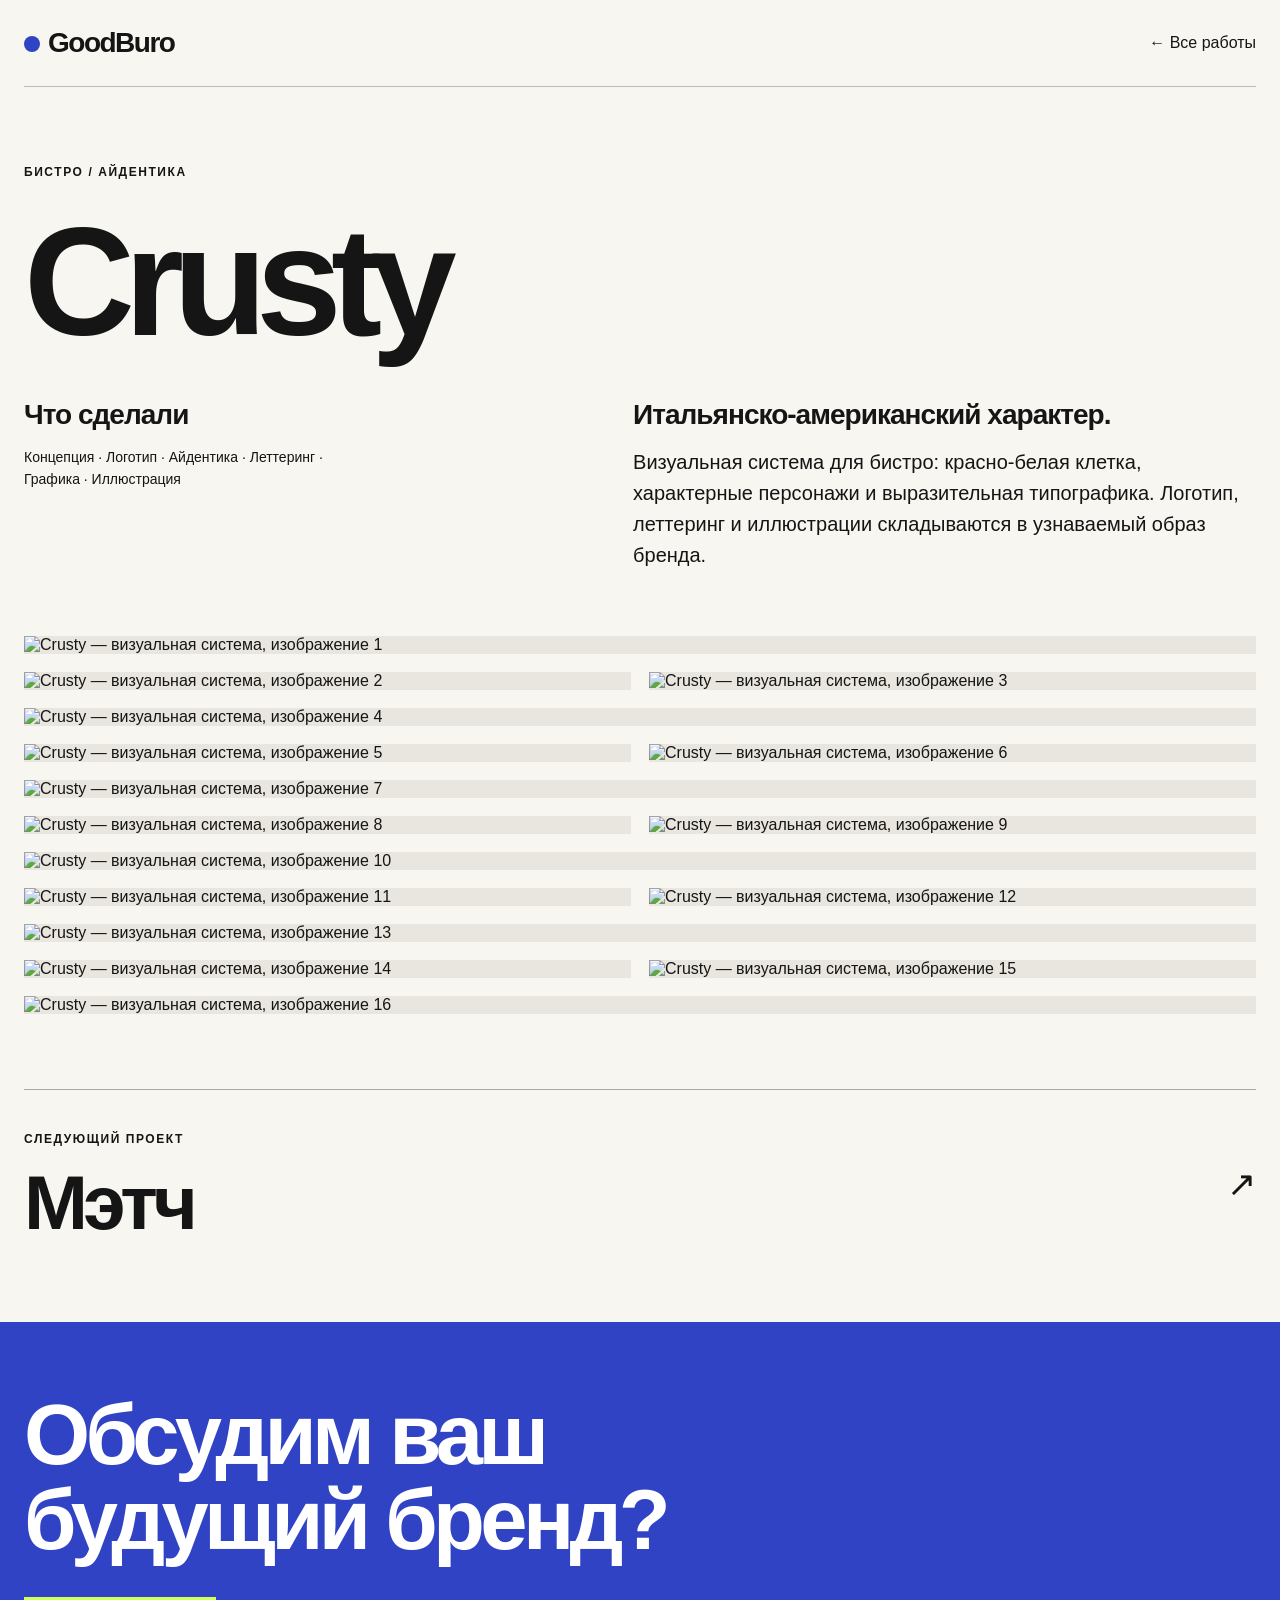
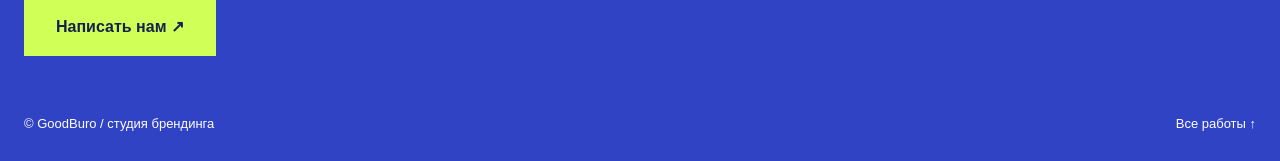
==== crusty.html @ 50492266 "Add crusty.html" ====
<!doctype html><html lang="ru"><head><meta charset="utf-8"><meta name="viewport" content="width=device-width,initial-scale=1"><title>Crusty — кейс GoodBuro</title><meta name="description" content="Визуальная система для бистро: красно-белая клетка, характерные персонажи и выразительная типографика. Логотип, леттеринг и иллюстрации складываются в узнаваемый образ бренда."><link rel="stylesheet" href="case.css"></head><body><header class="wrap"><a class="logo" href="index.html">GoodBuro</a><a href="index.html#c1works">← Все работы</a></header><main><section class="intro wrap"><span class="eyebrow">Бистро / айдентика</span><h1>Crusty</h1><div class="brief"><div><h2>Что сделали</h2><p class="services">Концепция · Логотип · Айдентика · Леттеринг · Графика · Иллюстрация</p></div><div><h2>Итальянско-американский характер.</h2><p>Визуальная система для бистро: красно-белая клетка, характерные персонажи и выразительная типографика. Логотип, леттеринг и иллюстрации складываются в узнаваемый образ бренда.</p></div></div></section><section class="gallery wrap" aria-label="Галерея проекта Crusty">
<figure><a href="assets/crusty-1.png" target="_blank" rel="noreferrer" aria-label="Открыть изображение 1 проекта Crusty"><img src="assets/crusty-1.png" alt="Crusty — визуальная система, изображение 1" fetchpriority="high" decoding="async"></a></figure>
<figure><a href="assets/crusty-2.png" target="_blank" rel="noreferrer" aria-label="Открыть изображение 2 проекта Crusty"><img src="assets/crusty-2.png" alt="Crusty — визуальная система, изображение 2" loading="lazy" decoding="async"></a></figure>
<figure><a href="assets/crusty-3.png" target="_blank" rel="noreferrer" aria-label="Открыть изображение 3 проекта Crusty"><img src="assets/crusty-3.png" alt="Crusty — визуальная система, изображение 3" loading="lazy" decoding="async"></a></figure>
<figure><a href="assets/crusty-4.png" target="_blank" rel="noreferrer" aria-label="Открыть изображение 4 проекта Crusty"><img src="assets/crusty-4.png" alt="Crusty — визуальная система, изображение 4" loading="lazy" decoding="async"></a></figure>
<figure><a href="assets/crusty-5.png" target="_blank" rel="noreferrer" aria-label="Открыть изображение 5 проекта Crusty"><img src="assets/crusty-5.png" alt="Crusty — визуальная система, изображение 5" loading="lazy" decoding="async"></a></figure>
<figure><a href="assets/crusty-6.png" target="_blank" rel="noreferrer" aria-label="Открыть изображение 6 проекта Crusty"><img src="assets/crusty-6.png" alt="Crusty — визуальная система, изображение 6" loading="lazy" decoding="async"></a></figure>
<figure><a href="assets/crusty-7.png" target="_blank" rel="noreferrer" aria-label="Открыть изображение 7 проекта Crusty"><img src="assets/crusty-7.png" alt="Crusty — визуальная система, изображение 7" loading="lazy" decoding="async"></a></figure>
<figure><a href="assets/crusty-8.png" target="_blank" rel="noreferrer" aria-label="Открыть изображение 8 проекта Crusty"><img src="assets/crusty-8.png" alt="Crusty — визуальная система, изображение 8" loading="lazy" decoding="async"></a></figure>
<figure><a href="assets/crusty-9.png" target="_blank" rel="noreferrer" aria-label="Открыть изображение 9 проекта Crusty"><img src="assets/crusty-9.png" alt="Crusty — визуальная система, изображение 9" loading="lazy" decoding="async"></a></figure>
<figure><a href="assets/crusty-10.png" target="_blank" rel="noreferrer" aria-label="Открыть изображение 10 проекта Crusty"><img src="assets/crusty-10.png" alt="Crusty — визуальная система, изображение 10" loading="lazy" decoding="async"></a></figure>
<figure><a href="assets/crusty-11.png" target="_blank" rel="noreferrer" aria-label="Открыть изображение 11 проекта Crusty"><img src="assets/crusty-11.png" alt="Crusty — визуальная система, изображение 11" loading="lazy" decoding="async"></a></figure>
<figure><a href="assets/crusty-12.png" target="_blank" rel="noreferrer" aria-label="Открыть изображение 12 проекта Crusty"><img src="assets/crusty-12.png" alt="Crusty — визуальная система, изображение 12" loading="lazy" decoding="async"></a></figure>
<figure><a href="assets/crusty-13.png" target="_blank" rel="noreferrer" aria-label="Открыть изображение 13 проекта Crusty"><img src="assets/crusty-13.png" alt="Crusty — визуальная система, изображение 13" loading="lazy" decoding="async"></a></figure>
<figure><a href="assets/crusty-14.png" target="_blank" rel="noreferrer" aria-label="Открыть изображение 14 проекта Crusty"><img src="assets/crusty-14.png" alt="Crusty — визуальная система, изображение 14" loading="lazy" decoding="async"></a></figure>
<figure><a href="assets/crusty-15.png" target="_blank" rel="noreferrer" aria-label="Открыть изображение 15 проекта Crusty"><img src="assets/crusty-15.png" alt="Crusty — визуальная система, изображение 15" loading="lazy" decoding="async"></a></figure>
<figure><a href="assets/crusty-16.png" target="_blank" rel="noreferrer" aria-label="Открыть изображение 16 проекта Crusty"><img src="assets/crusty-16.png" alt="Crusty — визуальная система, изображение 16" loading="lazy" decoding="async"></a></figure>
</section><section class="after wrap"><a class="next" href="match.html"><div><p class="eyebrow">Следующий проект</p><strong>Мэтч</strong></div><span aria-hidden="true">↗</span></a></section></main><footer><div class="wrap"><h2>Обсудим ваш<br>будущий бренд?</h2><a class="cta" href="https://t.me/alekseiaminov" target="_blank" rel="noreferrer">Написать нам ↗</a><div class="bottom"><a href="index.html">© GoodBuro / студия брендинга</a><a href="index.html#c1works">Все работы ↑</a></div></div></footer></body></html>
---- case.css ----
:root{--blue:#3043c5;--lime:#d0ff58;--paper:#f7f6f0}*{box-sizing:border-box}body{margin:0;background:var(--paper);color:#151515;font-family:Arial,sans-serif}a{color:inherit;text-decoration:none;transition:color .25s,background .25s}a:hover{color:var(--blue)}a:focus-visible{outline:3px solid var(--blue);outline-offset:6px}.wrap{width:min(1240px,calc(100% - 48px));margin:auto}header{display:flex;justify-content:space-between;align-items:center;padding:27px 0;border-bottom:1px solid #bbb}.logo{font-size:28px;font-weight:800;letter-spacing:-1.5px}.logo:before{content:"";display:inline-block;width:16px;height:16px;background:var(--blue);border-radius:50%;margin-right:8px}.intro{padding:75px 0 65px}.eyebrow{text-transform:uppercase;font-size:12px;letter-spacing:.13em;font-weight:700}h1{font-size:clamp(65px,12vw,160px);letter-spacing:-.07em;line-height:.94;margin:30px 0 45px}.brief{display:grid;grid-template-columns:1fr 1.2fr;gap:90px}.brief h2{font-size:28px;margin:0 0 16px;letter-spacing:-.035em}.brief p{font-size:20px;line-height:1.55;margin:0}.services{font-size:14px!important;max-width:330px}.gallery{display:grid;grid-template-columns:1fr 1fr;gap:18px}.gallery figure{margin:0;background:#e8e6df}.gallery figure:first-child,.gallery figure:nth-child(3n+4),.gallery figure:last-child{grid-column:1/-1}.gallery img{width:100%;height:auto;display:block}.gallery a{display:block}.after{padding:75px 0}.next{display:flex;align-items:center;justify-content:space-between;border-top:1px solid #aaa;padding-top:30px}.next strong{font-size:clamp(40px,6vw,80px);letter-spacing:-.06em;display:block;transition:transform .3s;transform-origin:left}.next:hover strong{transform:scale(1.025)}.next span{font-size:35px}footer{background:var(--blue);color:#fff;padding:70px 0 30px}footer h2{font-size:clamp(44px,7vw,85px);line-height:1;letter-spacing:-.055em;margin:0 0 35px}.cta{display:inline-block;padding:20px 32px;background:var(--lime);color:#17204c;font-weight:700}.cta:hover{background:white;color:var(--blue)}.bottom{margin-top:60px;display:flex;justify-content:space-between;font-size:13px}footer a:not(.cta):hover{color:var(--lime)}@media(max-width:650px){.wrap{width:calc(100% - 28px)}header{padding:22px 0}.logo{font-size:24px}header>a:last-child{font-size:13px}.intro{padding:45px 0}.brief{grid-template-columns:1fr;gap:28px}.brief p{font-size:18px}h1{font-size:clamp(58px,15vw,95px);margin:25px 0 35px}.gallery{grid-template-columns:1fr;gap:12px}.gallery figure{grid-column:1!important}.after{padding:45px 0}.next{align-items:end}.next strong{font-size:48px}.bottom{gap:20px;line-height:1.5}footer{padding-top:48px}}@media(prefers-reduced-motion:reduce){*{transition:none!important;scroll-behavior:auto!important}}
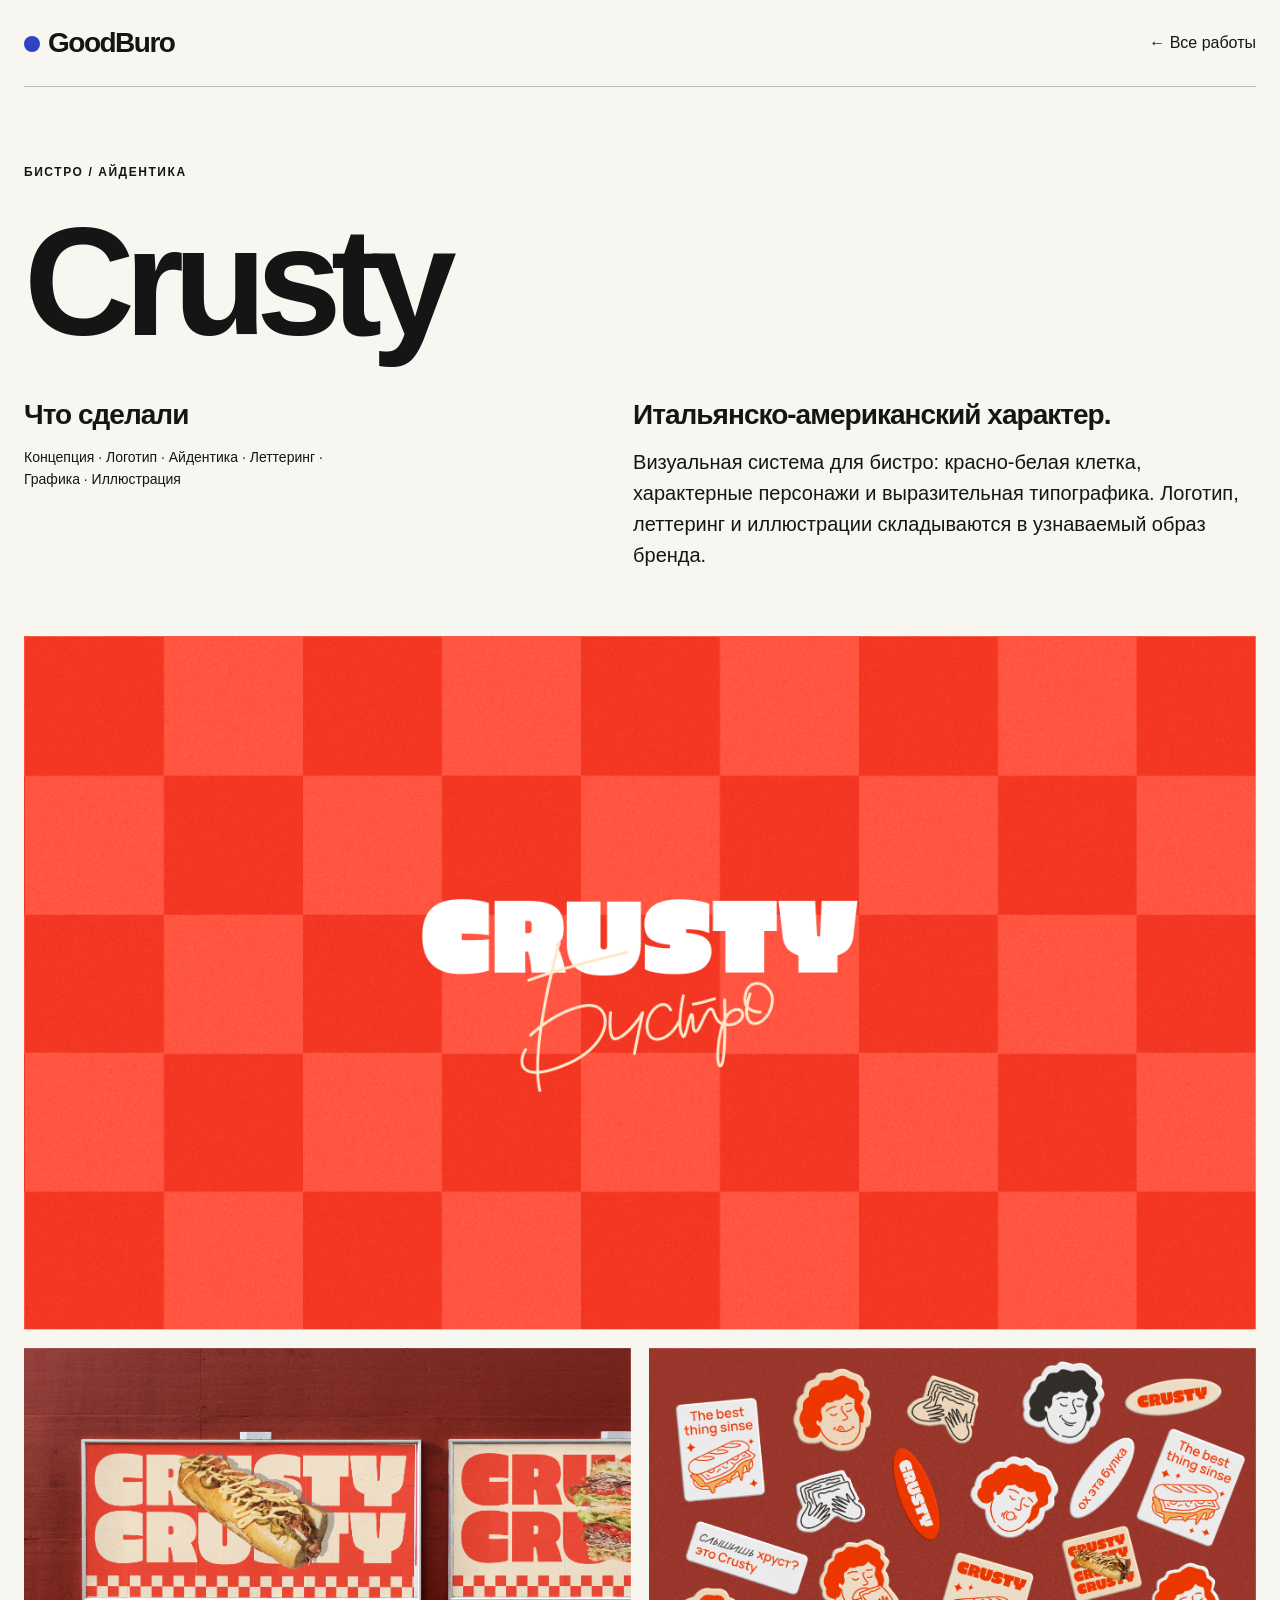
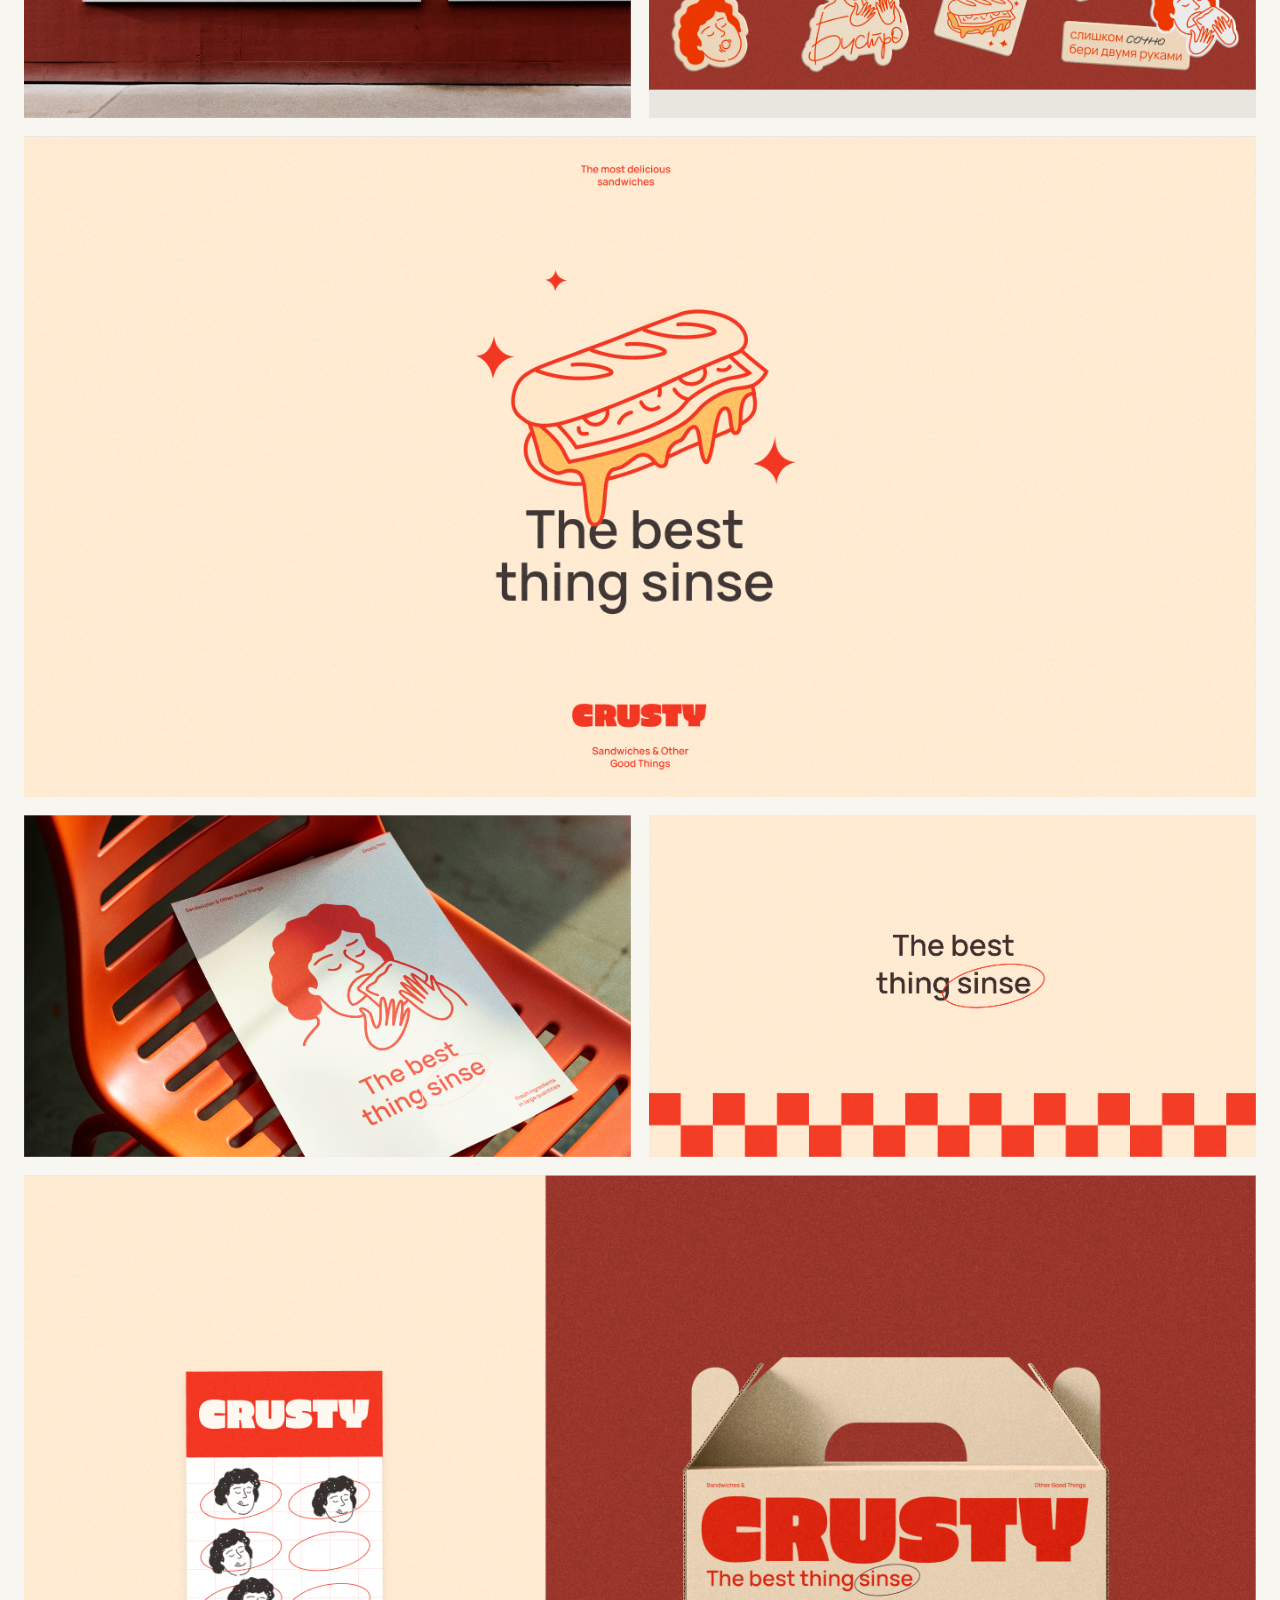
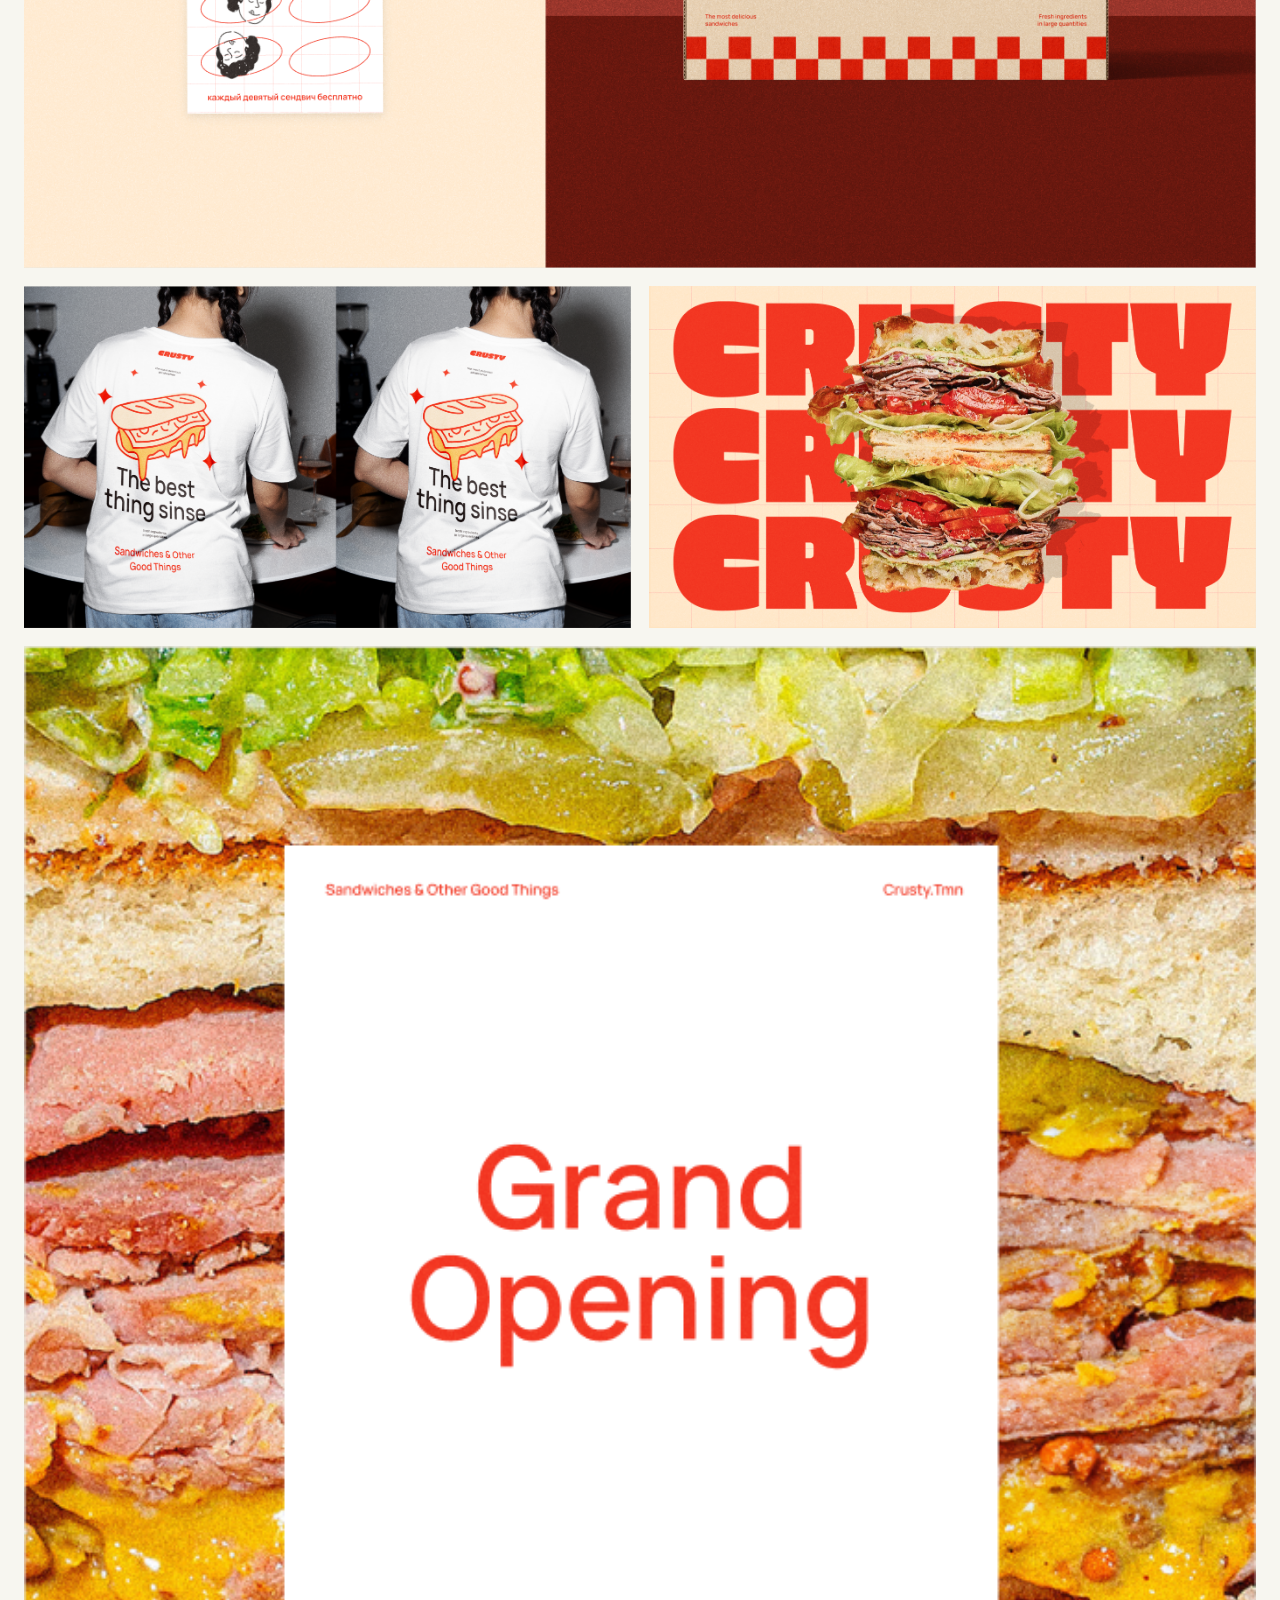
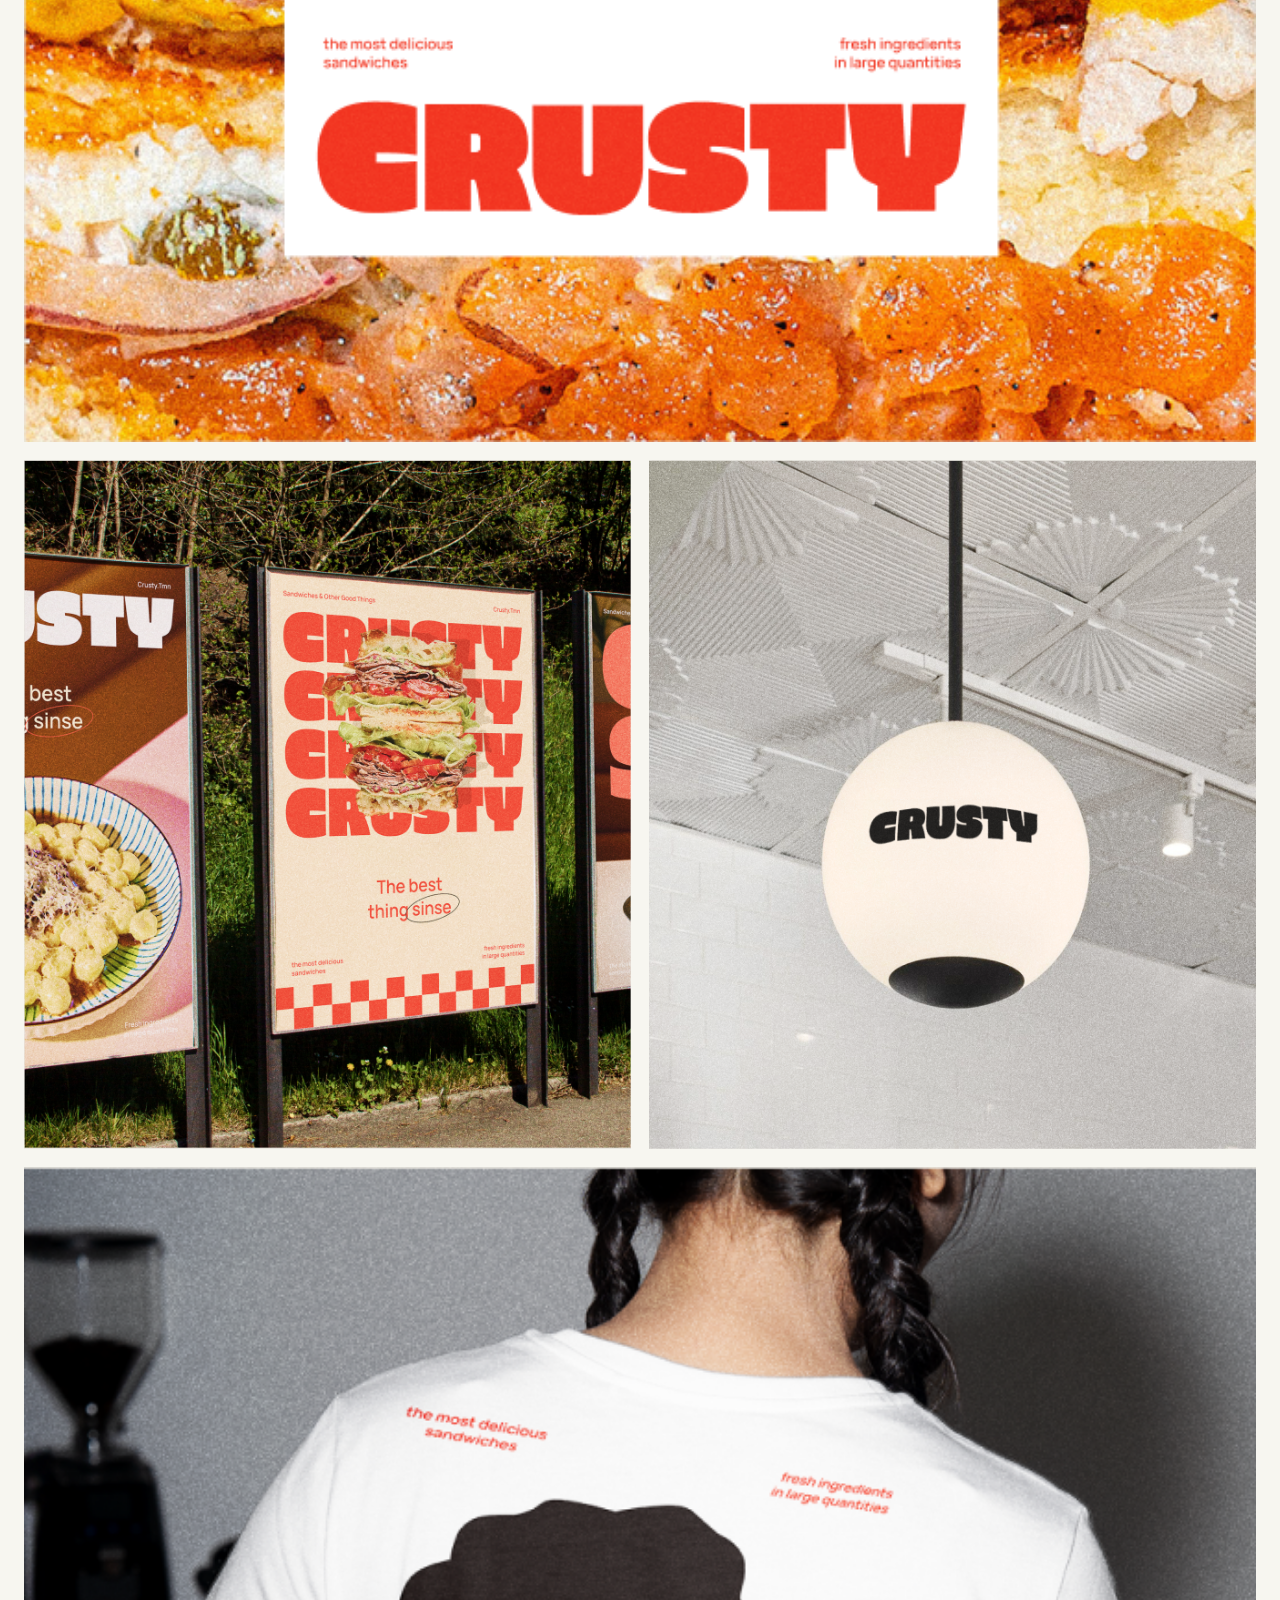
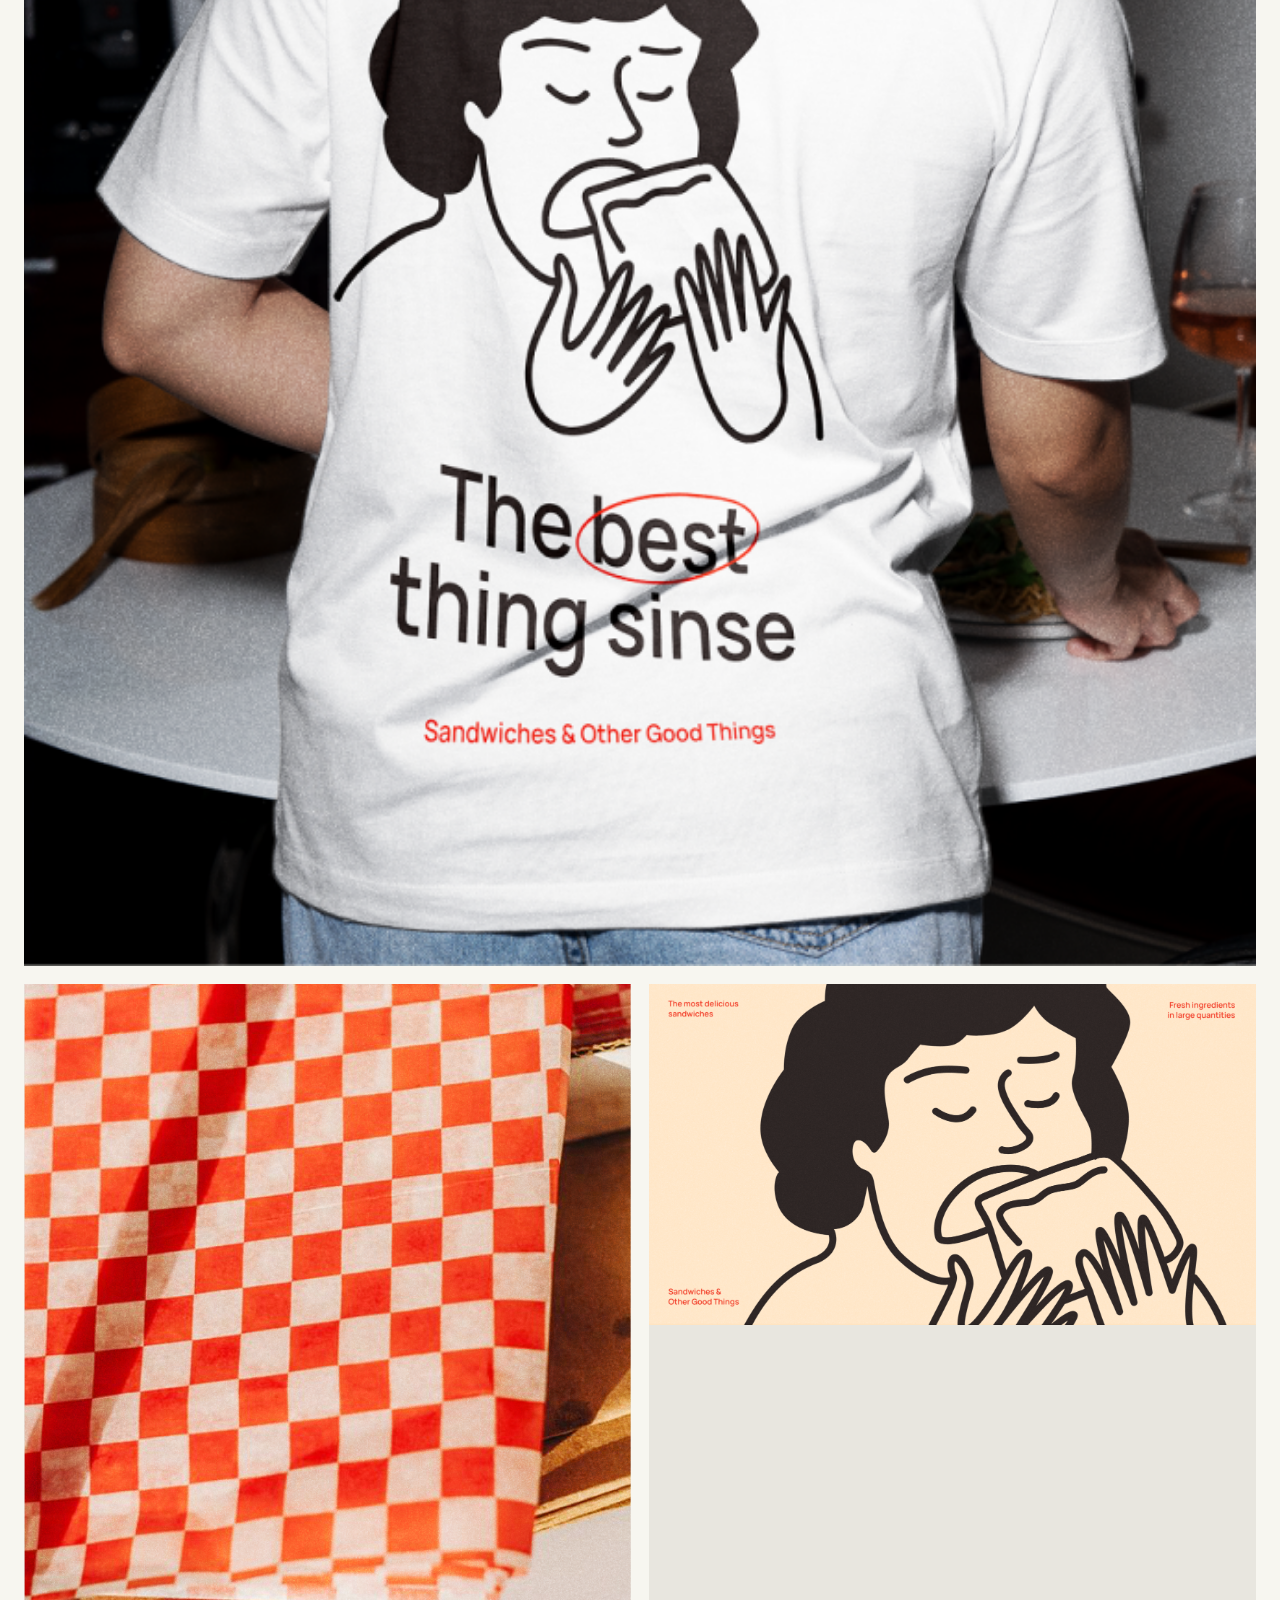
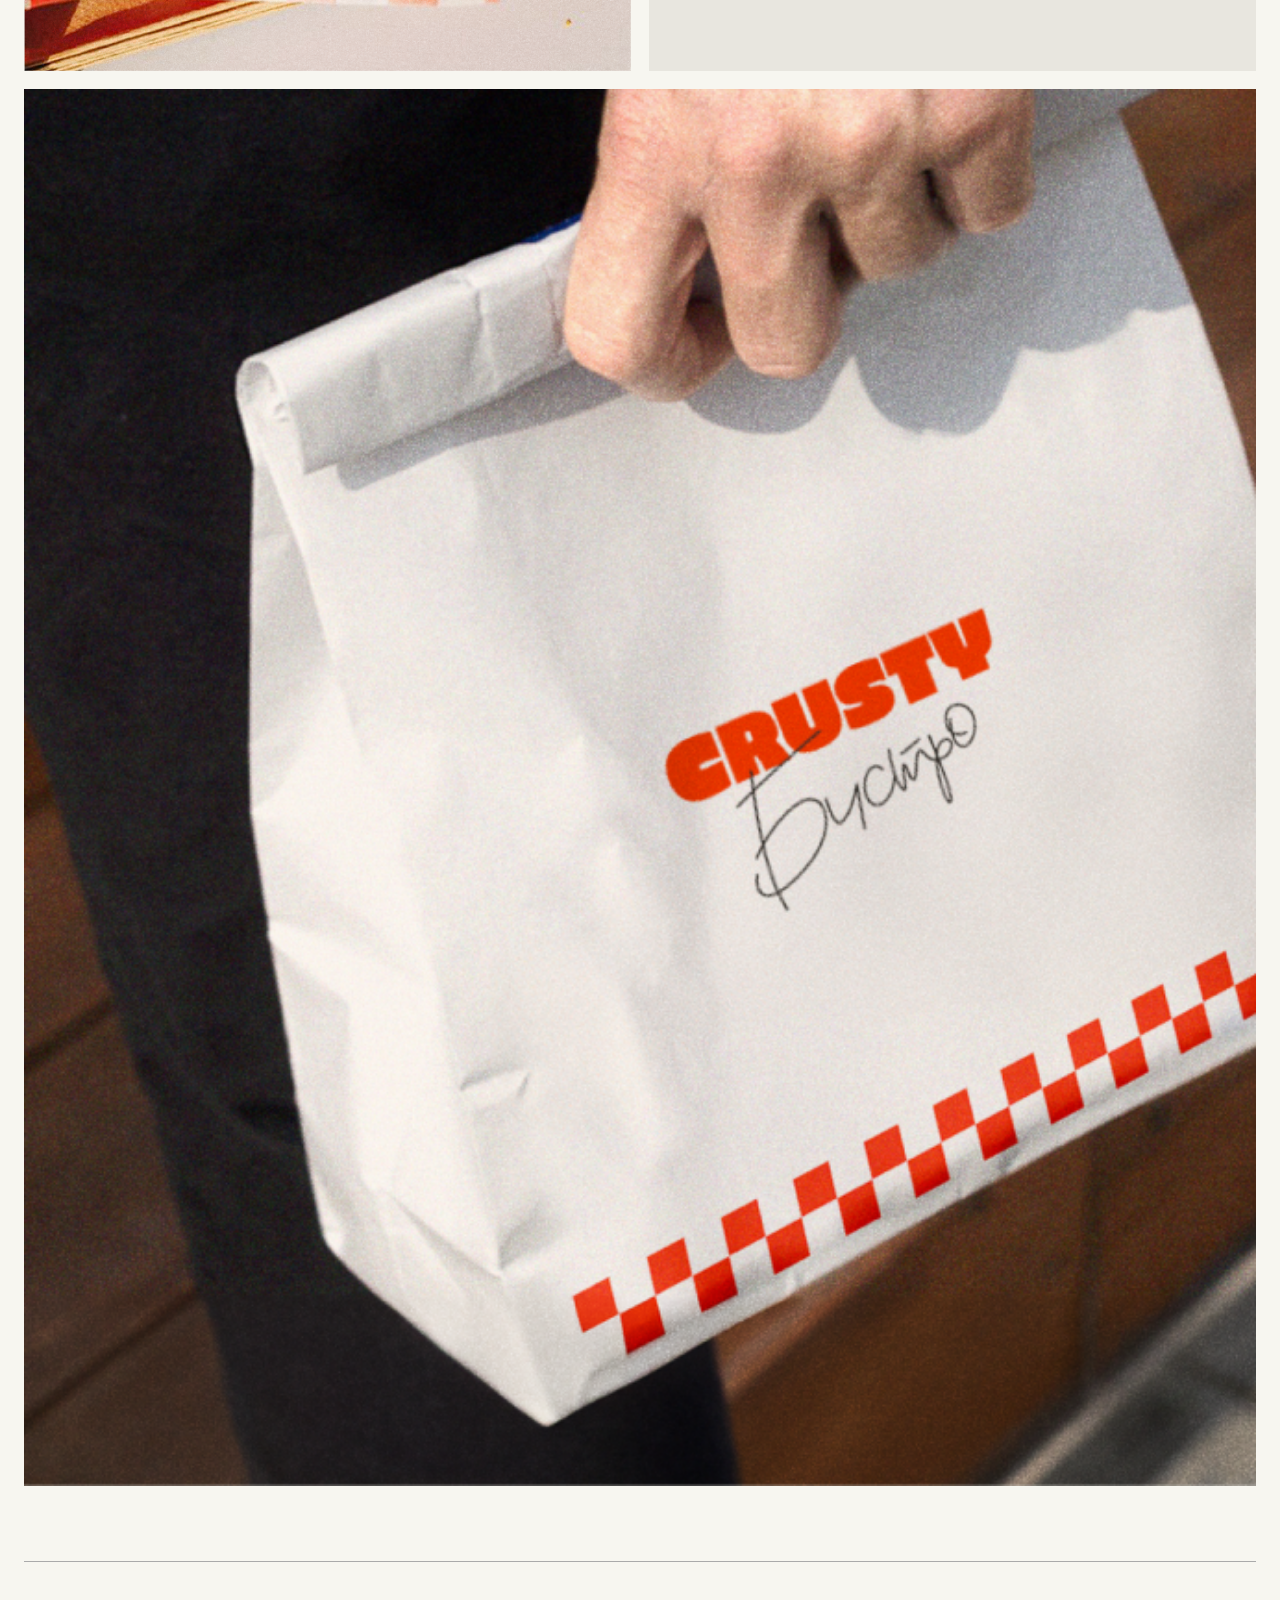
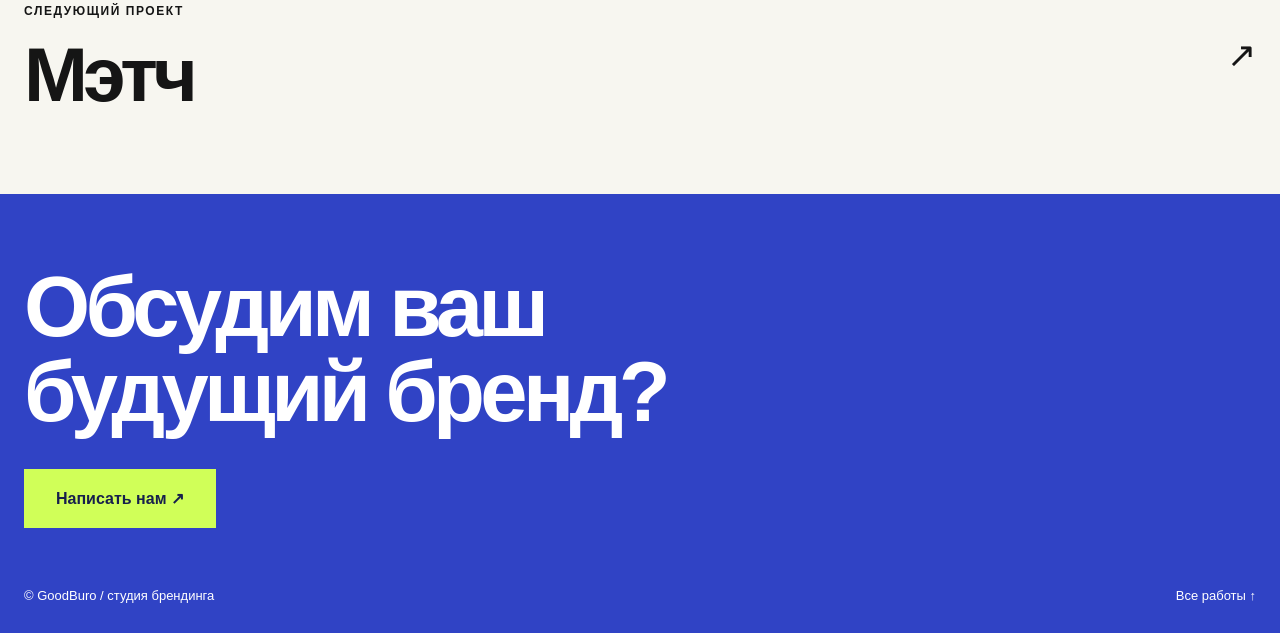
==== commit cab1e7fc: "Remove decorative arrows on mobile" ====
--- a/crusty.html
+++ b/crusty.html
@@ -1,4 +1,4 @@
-<!doctype html><html lang="ru"><head><meta charset="utf-8"><meta name="viewport" content="width=device-width,initial-scale=1"><title>Crusty — кейс GoodBuro</title><meta name="description" content="Визуальная система для бистро: красно-белая клетка, характерные персонажи и выразительная типографика. Логотип, леттеринг и иллюстрации складываются в узнаваемый образ бренда."><link rel="stylesheet" href="case.css"></head><body><header class="wrap"><a class="logo" href="index.html">GoodBuro</a><a href="index.html#c1works">← Все работы</a></header><main><section class="intro wrap"><span class="eyebrow">Бистро / айдентика</span><h1>Crusty</h1><div class="brief"><div><h2>Что сделали</h2><p class="services">Концепция · Логотип · Айдентика · Леттеринг · Графика · Иллюстрация</p></div><div><h2>Итальянско-американский характер.</h2><p>Визуальная система для бистро: красно-белая клетка, характерные персонажи и выразительная типографика. Логотип, леттеринг и иллюстрации складываются в узнаваемый образ бренда.</p></div></div></section><section class="gallery wrap" aria-label="Галерея проекта Crusty">
+<!doctype html><html lang="ru"><head><meta charset="utf-8"><meta name="viewport" content="width=device-width,initial-scale=1"><title>Crusty — кейс GoodBuro</title><meta name="description" content="Визуальная система для бистро: красно-белая клетка, характерные персонажи и выразительная типографика. Логотип, леттеринг и иллюстрации складываются в узнаваемый образ бренда."><link rel="stylesheet" href="case.css"></head><body><header class="wrap"><a class="logo" href="index.html">GoodBuro</a><a href="index.html#c1works"><span class="mobile-arrow">← </span>Все работы</a></header><main><section class="intro wrap"><span class="eyebrow">Бистро / айдентика</span><h1>Crusty</h1><div class="brief"><div><h2>Что сделали</h2><p class="services">Концепция · Логотип · Айдентика · Леттеринг · Графика · Иллюстрация</p></div><div><h2>Итальянско-американский характер.</h2><p>Визуальная система для бистро: красно-белая клетка, характерные персонажи и выразительная типографика. Логотип, леттеринг и иллюстрации складываются в узнаваемый образ бренда.</p></div></div></section><section class="gallery wrap" aria-label="Галерея проекта Crusty">
 <figure><a href="assets/crusty-1.png" target="_blank" rel="noreferrer" aria-label="Открыть изображение 1 проекта Crusty"><img src="assets/crusty-1.png" alt="Crusty — визуальная система, изображение 1" fetchpriority="high" decoding="async"></a></figure>
 <figure><a href="assets/crusty-2.png" target="_blank" rel="noreferrer" aria-label="Открыть изображение 2 проекта Crusty"><img src="assets/crusty-2.png" alt="Crusty — визуальная система, изображение 2" loading="lazy" decoding="async"></a></figure>
 <figure><a href="assets/crusty-3.png" target="_blank" rel="noreferrer" aria-label="Открыть изображение 3 проекта Crusty"><img src="assets/crusty-3.png" alt="Crusty — визуальная система, изображение 3" loading="lazy" decoding="async"></a></figure>
@@ -15,4 +15,4 @@
 <figure><a href="assets/crusty-14.png" target="_blank" rel="noreferrer" aria-label="Открыть изображение 14 проекта Crusty"><img src="assets/crusty-14.png" alt="Crusty — визуальная система, изображение 14" loading="lazy" decoding="async"></a></figure>
 <figure><a href="assets/crusty-15.png" target="_blank" rel="noreferrer" aria-label="Открыть изображение 15 проекта Crusty"><img src="assets/crusty-15.png" alt="Crusty — визуальная система, изображение 15" loading="lazy" decoding="async"></a></figure>
 <figure><a href="assets/crusty-16.png" target="_blank" rel="noreferrer" aria-label="Открыть изображение 16 проекта Crusty"><img src="assets/crusty-16.png" alt="Crusty — визуальная система, изображение 16" loading="lazy" decoding="async"></a></figure>
-</section><section class="after wrap"><a class="next" href="match.html"><div><p class="eyebrow">Следующий проект</p><strong>Мэтч</strong></div><span aria-hidden="true">↗</span></a></section></main><footer><div class="wrap"><h2>Обсудим ваш<br>будущий бренд?</h2><a class="cta" href="https://t.me/alekseiaminov" target="_blank" rel="noreferrer">Написать нам ↗</a><div class="bottom"><a href="index.html">© GoodBuro / студия брендинга</a><a href="index.html#c1works">Все работы ↑</a></div></div></footer></body></html>
+</section><section class="after wrap"><a class="next" href="match.html"><div><p class="eyebrow">Следующий проект</p><strong>Мэтч</strong></div><span aria-hidden="true">↗</span></a></section></main><footer><div class="wrap"><h2>Обсудим ваш<br>будущий бренд?</h2><a class="cta" href="https://t.me/alekseiaminov" target="_blank" rel="noreferrer">Написать нам <span class="mobile-arrow">↗</span></a><div class="bottom"><a href="index.html">© GoodBuro / студия брендинга</a><a href="index.html#c1works">Все работы <span class="mobile-arrow">↑</span></a></div></div></footer></body></html>
